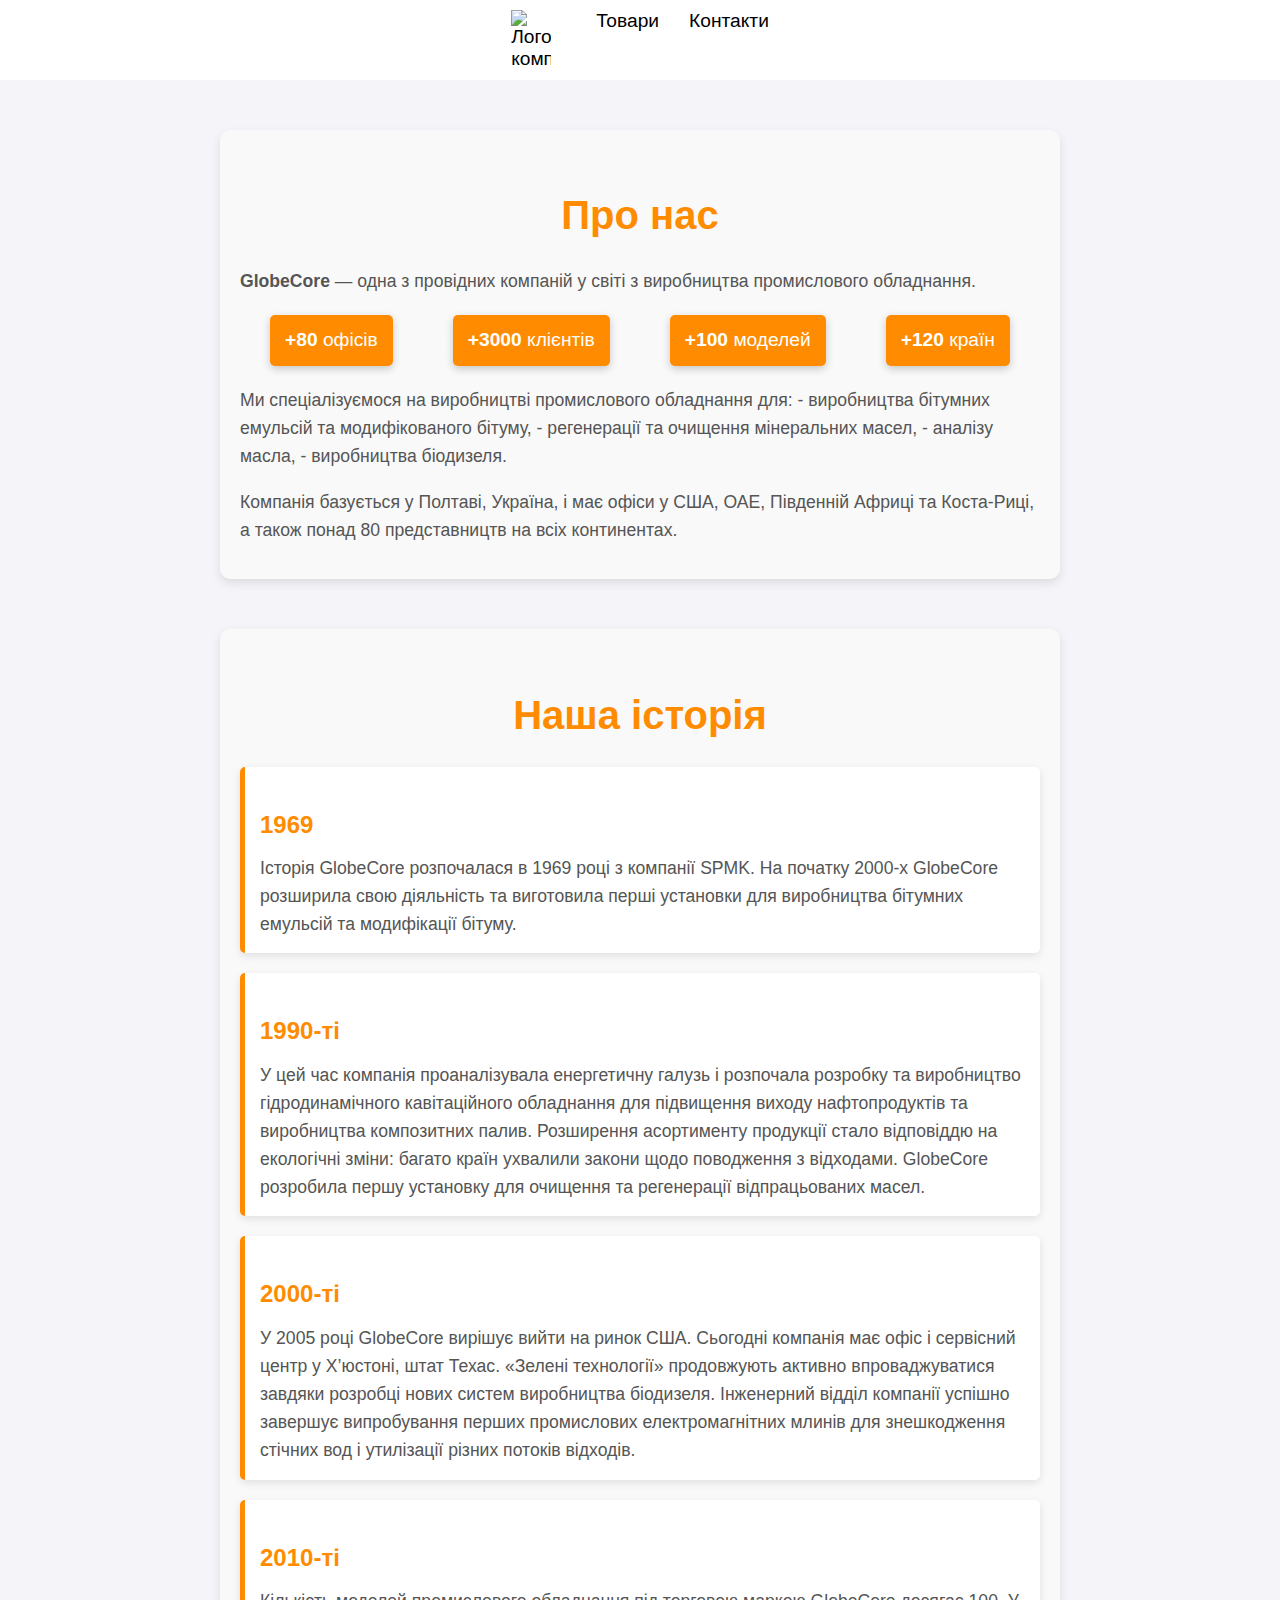
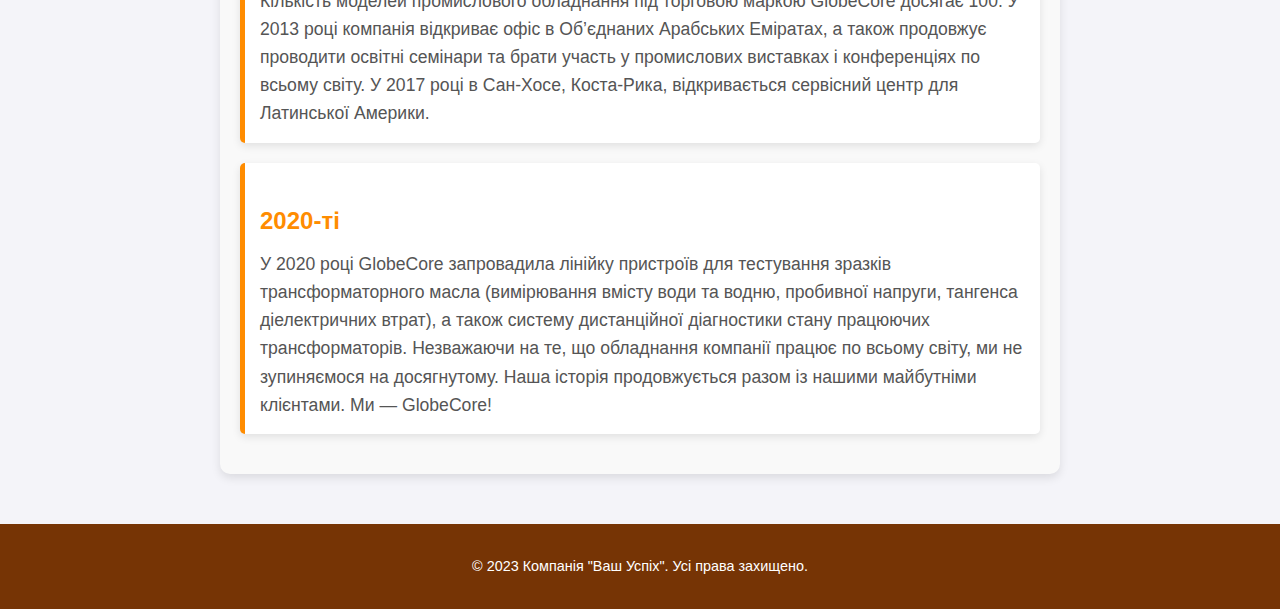
==== about.html @ bb0bfd5d "Add files via upload" ====
<!DOCTYPE html>
<html lang="en">
<head>
    <meta charset="UTF-8">
    <meta name="viewport" content="width=device-width, initial-scale=1.0">
    <title>Про нас</title>
    <link rel="stylesheet" href="style.css">
</head>
<body>
    <!-- Навігаційне меню -->
    <nav class="navbar">
        <a href="#" class="logo-link">
            <img src="https://globecore.com/wp-content/uploads/2023/02/logo-color.png" alt="Логотип компанії" class="logo">
        </a>
        <a href="index1.html#products">Товари</a> <!-- Повернення до секції "Товари" -->
        <a href="index1.html#contact">Контакти</a> <!-- Повернення до секції "Контакти" -->
    </nav>

    <!-- Секція "Про нас" -->
    <section id="about">
        <h2>Про нас</h2>
        <p>
            <strong>GlobeCore</strong> — одна з провідних компаній у світі з виробництва промислового обладнання.
        </p>
        <div class="about-stats">
            <div class="stat">
                <strong>+80</strong>
                <span>офісів</span>
            </div>
            <div class="stat">
                <strong>+3000</strong>
                <span>клієнтів</span>
            </div>
            <div class="stat">
                <strong>+100</strong>
                <span>моделей</span>
            </div>
            <div class="stat">
                <strong>+120</strong>
                <span>країн</span>
            </div>
        </div>        
        <p>
            Ми спеціалізуємося на виробництві промислового обладнання для:  
            - виробництва бітумних емульсій та модифікованого бітуму,  
            - регенерації та очищення мінеральних масел,  
            - аналізу масла,  
            - виробництва біодизеля.
        </p>
        <p>
            Компанія базується у Полтаві, Україна, і має офіси у США, ОАЕ, Південній Африці та Коста-Риці, а також понад 80 представництв на всіх континентах.
        </p>
    </section>
    
    <section id="history">
        <h2>Наша історія</h2>
    
        <div class="history-item">
            <h3>1969</h3>
            <p>
                Історія GlobeCore розпочалася в 1969 році з компанії SPMK. На початку 2000-х GlobeCore розширила свою діяльність та виготовила перші установки для виробництва бітумних емульсій та модифікації бітуму.
            </p>
        </div>
    
        <div class="history-item">
            <h3>1990-ті</h3>
            <p>
                У цей час компанія проаналізувала енергетичну галузь і розпочала розробку та виробництво гідродинамічного кавітаційного обладнання для підвищення виходу нафтопродуктів та виробництва композитних палив. Розширення асортименту продукції стало відповіддю на екологічні зміни: багато країн ухвалили закони щодо поводження з відходами. GlobeCore розробила першу установку для очищення та регенерації відпрацьованих масел.
            </p>
        </div>
    
        <div class="history-item">
            <h3>2000-ті</h3>
            <p>
                У 2005 році GlobeCore вирішує вийти на ринок США. Сьогодні компанія має офіс і сервісний центр у Х’юстоні, штат Техас. «Зелені технології» продовжують активно впроваджуватися завдяки розробці нових систем виробництва біодизеля. Інженерний відділ компанії успішно завершує випробування перших промислових електромагнітних млинів для знешкодження стічних вод і утилізації різних потоків відходів.
            </p>
        </div>
    
        <div class="history-item">
            <h3>2010-ті</h3>
            <p>
                Кількість моделей промислового обладнання під торговою маркою GlobeCore досягає 100. У 2013 році компанія відкриває офіс в Об’єднаних Арабських Еміратах, а також продовжує проводити освітні семінари та брати участь у промислових виставках і конференціях по всьому світу. У 2017 році в Сан-Хосе, Коста-Рика, відкривається сервісний центр для Латинської Америки.
            </p>
        </div>
    
        <div class="history-item">
            <h3>2020-ті</h3>
            <p>
                У 2020 році GlobeCore запровадила лінійку пристроїв для тестування зразків трансформаторного масла (вимірювання вмісту води та водню, пробивної напруги, тангенса діелектричних втрат), а також систему дистанційної діагностики стану працюючих трансформаторів. Незважаючи на те, що обладнання компанії працює по всьому світу, ми не зупиняємося на досягнутому. Наша історія продовжується разом із нашими майбутніми клієнтами. Ми — GlobeCore!
            </p>
        </div>
    </section>

    <footer>
        <p>© 2023 Компанія "Ваш Успіх". Усі права захищено.</p>
    </footer>
</body>
</html>
---- style.css ----
/* Загальний стиль */
body {
    font-family: 'Arial', sans-serif;
    margin: 0;
    padding: 0;
    background-color: #f4f4f9;
    color: #333;
}

/* Навігація */
.navbar {
    background: #fff;
    display: flex;
    justify-content: center;
    padding: 10px 0;
    position: sticky;
    top: 0;
    z-index: 1000;
}
/* Логотип у меню */
.logo-link {
    margin-right: auto; /* Логотип вирівнюється ліворуч */
    display: flex;
    align-items: center;
    text-decoration: none;
}

.logo {
    width: 40px; /* Фіксована ширина логотипа */
    height: auto; /* Пропорційне масштабування */
    margin-right: 15px; /* Відступ від наступного елемента */
}

.navbar a {
    color: #000;
    text-decoration: none;
    margin: 0 15px;
    font-size: 1.2em;
    transition: color 0.3s ease;
}

.navbar a:hover {
    color: #ff6a00;
}

/* Заголовок */
header {
    background: linear-gradient(to right, #FF4500, #FFA500);
    color: #fff;
    text-align: center;
    padding: 50px 0;
}

header h1 {
    margin: 0;
    font-size: 3em;
}

header p {
    margin: 10px 0 0;
    font-size: 1.2em;
}

/* Секції */
.section {
    padding: 50px 20px;
    text-align: center;
}

.section h2 {
    font-size: 2.5em;
    color: #FF8C00;
}

.section p {
    font-size: 1.2em;
    line-height: 1.6;
}

/* Сітка товарів */
.product-grid {
    display: grid;
    grid-template-columns: repeat(auto-fit, minmax(200px, 1fr));
    gap: 20px;
    margin-top: 20px;
}

/* Контейнер для каруселі */
.carousel-container {
    width: 70%; /* Трохи більша ширина */
    max-width: 400px; /* Максимальна ширина */
    margin: 0 auto; /* Центрування каруселі */
    overflow: hidden; /* Приховує частини слайдів за межами вікна */
    border-radius: 10px;
    box-shadow: 0 4px 10px rgba(0, 0, 0, 0.1);
}

/* Вікно каруселі */
.carousel {
    display: flex;
    animation: slide-animation 9s infinite;
}

/* Окремий слайд */
.slide {
    text-align: center;
    flex-shrink: 0;
    width: 100%;
}

/* Посилання для зображень */
.carousel a {
    display: block;
    flex-shrink: 0; /* Забезпечує, що розмір не змінюється */
    width: 100%;
}

.carousel img {
    width: 100%; /* Займає всю ширину посилання */
    height: auto; /* Масштабується автоматично */
    border-radius: 10px;
    transition: transform 0.3s ease;
    cursor: pointer; /* Вказівник миші змінюється на руку */
}

/* Підписи під зображеннями */
.caption {
    margin-top: 10px;
    font-size: 0.9em;
    color: #555;
}

/* Анімація для каруселі */
@keyframes slide-animation {
    0%, 20% {
        transform: translateX(0);
    }
    25%, 45% {
        transform: translateX(-100%);
    }
    50%, 70% {
        transform: translateX(-200%);
    }
    75%, 100% {
        transform: translateX(0);
    }
}

/* Ефект при наведенні */
.carousel img:hover {
    transform: scale(1.1); /* Легке збільшення при наведенні */
    box-shadow: 0 8px 15px rgba(0, 0, 0, 0.3); /* Тінь при наведенні */
}

/* Google Maps */
.map iframe {
    border-radius: 10px;
    margin-bottom: 20px;
}

/* Соціальні іконки */
.social-icons {
    display: flex;
    justify-content: center;
    gap: 15px;
}

.social-icon {
    color: #FF8C00;
    font-size: 1.5em;
    transition: transform 0.3s ease, color 0.3s ease;
}

.social-icon:hover {
    color: #A0522D;
    transform: scale(1.2);
}

/* Footer */
footer {
    background: #763405;
    color: #fff;
    text-align: center;
    padding: 20px;
    font-size: 0.9em;
}

/* Загальні стилі для секцій */
section {
    margin: 50px auto;
    padding: 20px;
    max-width: 800px;
    background-color: #f9f9f9;
    border-radius: 10px;
    box-shadow: 0 4px 10px rgba(0, 0, 0, 0.1);
    font-family: Arial, sans-serif;
    line-height: 1.6;
}

/* Заголовки секцій */
section h2 {
    text-align: center;
    color: #FF8C00;
    font-size: 2.5em;
    margin-bottom: 20px;
}

/* Текстові параграфи */
section p {
    color: #555;
    font-size: 1.1em;
    margin-bottom: 15px;
}

/* Статистика у секції "Про нас" */
.about-stats {
    display: flex;
    justify-content: space-around;
    margin: 20px 0;
    text-align: center;
}

.about-stats div {
    background-color: #FF8C00;
    color: #fff;
    padding: 10px 15px;
    border-radius: 5px;
    font-size: 1.2em;
    box-shadow: 0 3px 8px rgba(0, 0, 0, 0.2);
}

/* Історичні блоки */
.history-item {
    margin: 20px 0;
    padding: 15px;
    background-color: #fff;
    border-left: 5px solid #FF8C00;
    border-radius: 5px;
    box-shadow: 0 3px 8px rgba(0, 0, 0, 0.1);
}

.history-item h3 {
    font-size: 1.5em;
    color: #FF8C00;
    margin-bottom: 10px;
}

.history-item p {
    font-size: 1.1em;
    color: #555;
    margin: 0;
}

/* Адаптація для мобільних пристроїв */
@media (max-width: 768px) {
    .about-stats {
        flex-direction: column;
        gap: 15px;
    }

    .about-stats div {
        font-size: 1.1em;
        padding: 15px;
    }

    section {
        padding: 15px;
    }
}
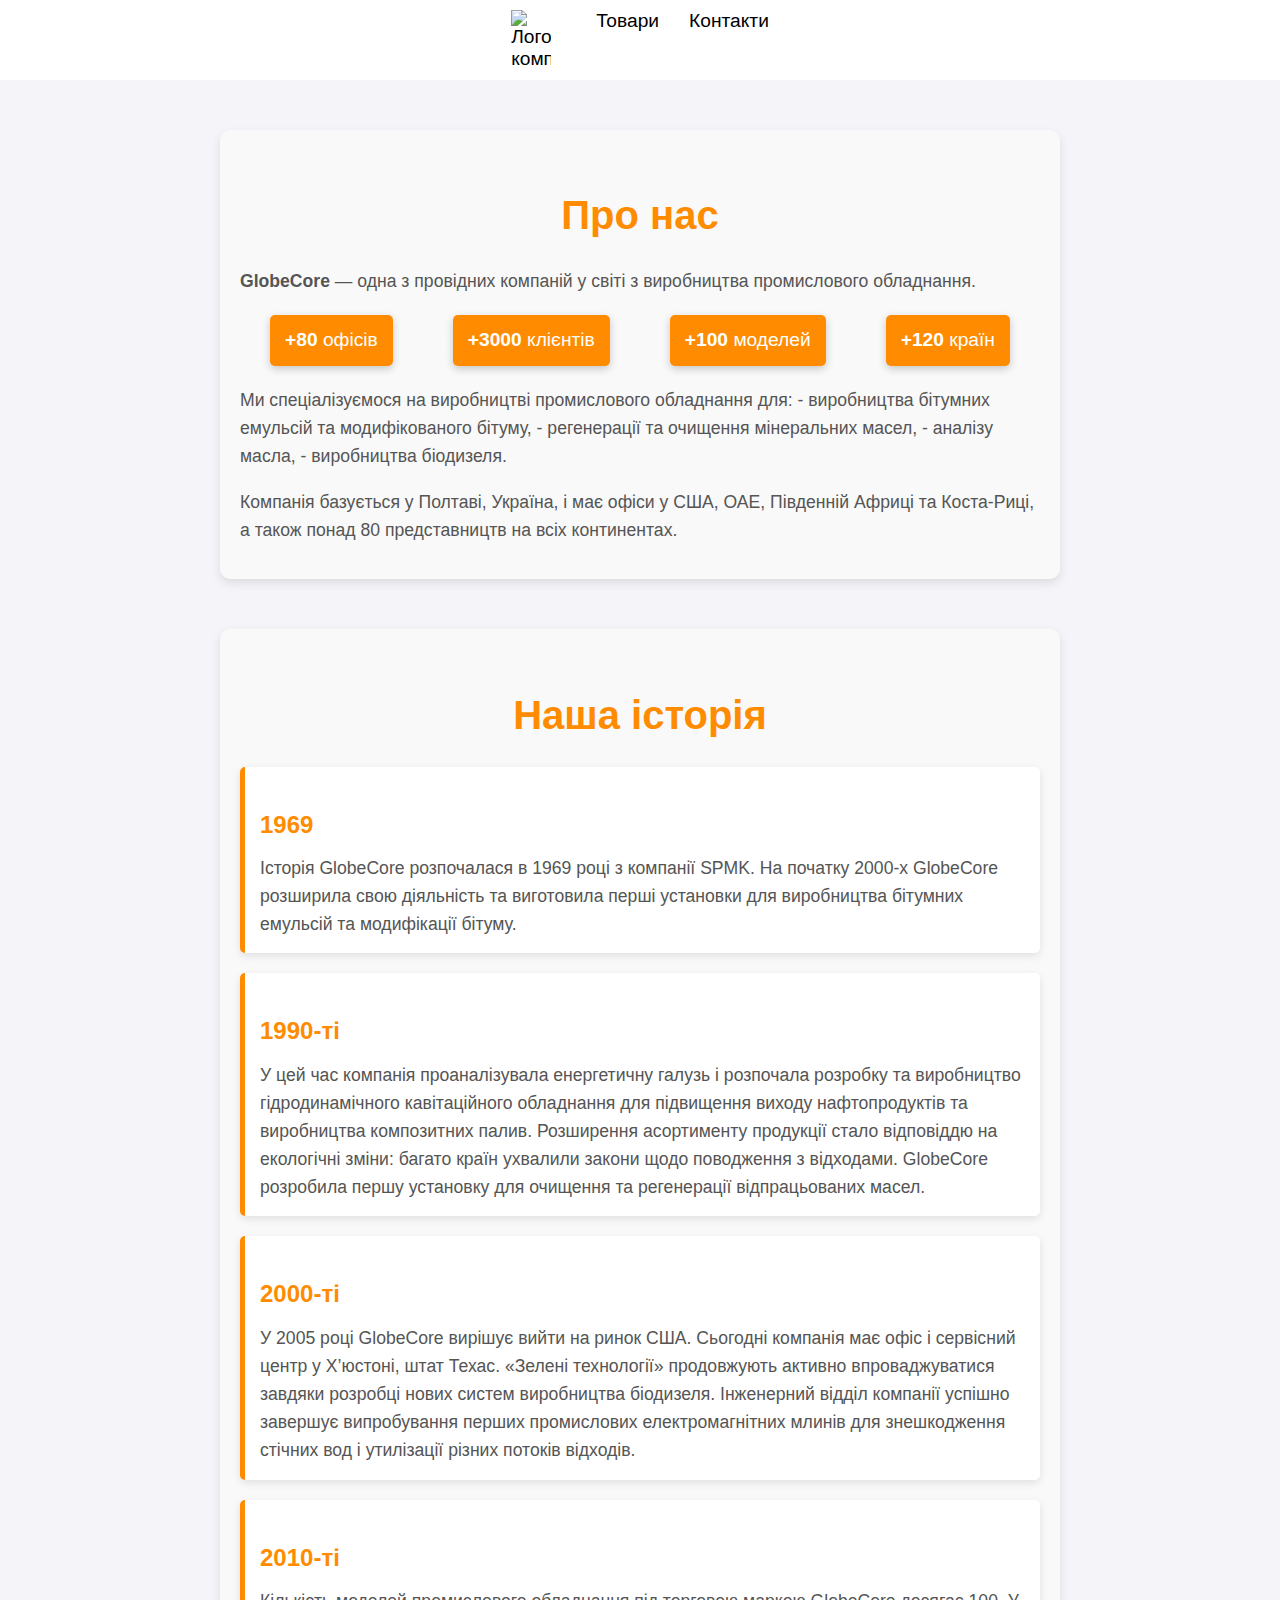
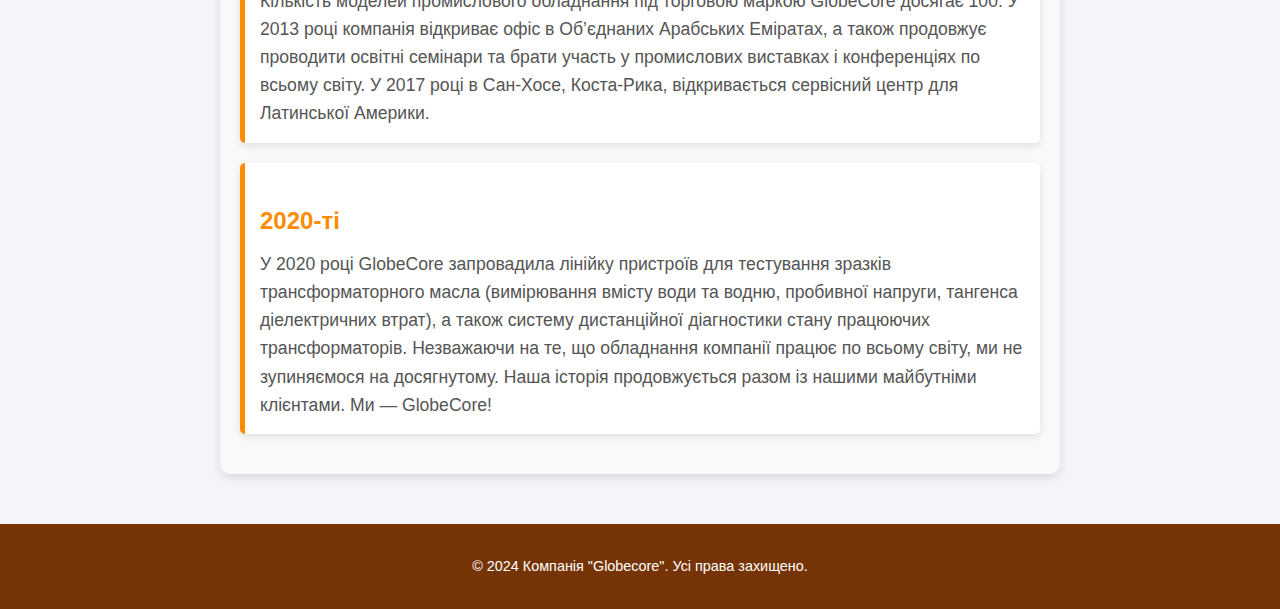
==== commit 01fb2651: "Add files via upload" ====
--- a/about.html
+++ b/about.html
@@ -12,8 +12,8 @@
         <a href="#" class="logo-link">
             <img src="https://globecore.com/wp-content/uploads/2023/02/logo-color.png" alt="Логотип компанії" class="logo">
         </a>
-        <a href="index1.html#products">Товари</a> <!-- Повернення до секції "Товари" -->
-        <a href="index1.html#contact">Контакти</a> <!-- Повернення до секції "Контакти" -->
+        <a href="index.html#products">Товари</a> <!-- Повернення до секції "Товари" -->
+        <a href="index.html#contact">Контакти</a> <!-- Повернення до секції "Контакти" -->
     </nav>
 
     <!-- Секція "Про нас" -->
@@ -92,7 +92,7 @@
     </section>
 
     <footer>
-        <p>© 2023 Компанія "Ваш Успіх". Усі права захищено.</p>
+        <p>© 2024 Компанія "Globecore". Усі права захищено.</p>
     </footer>
 </body>
 </html>
